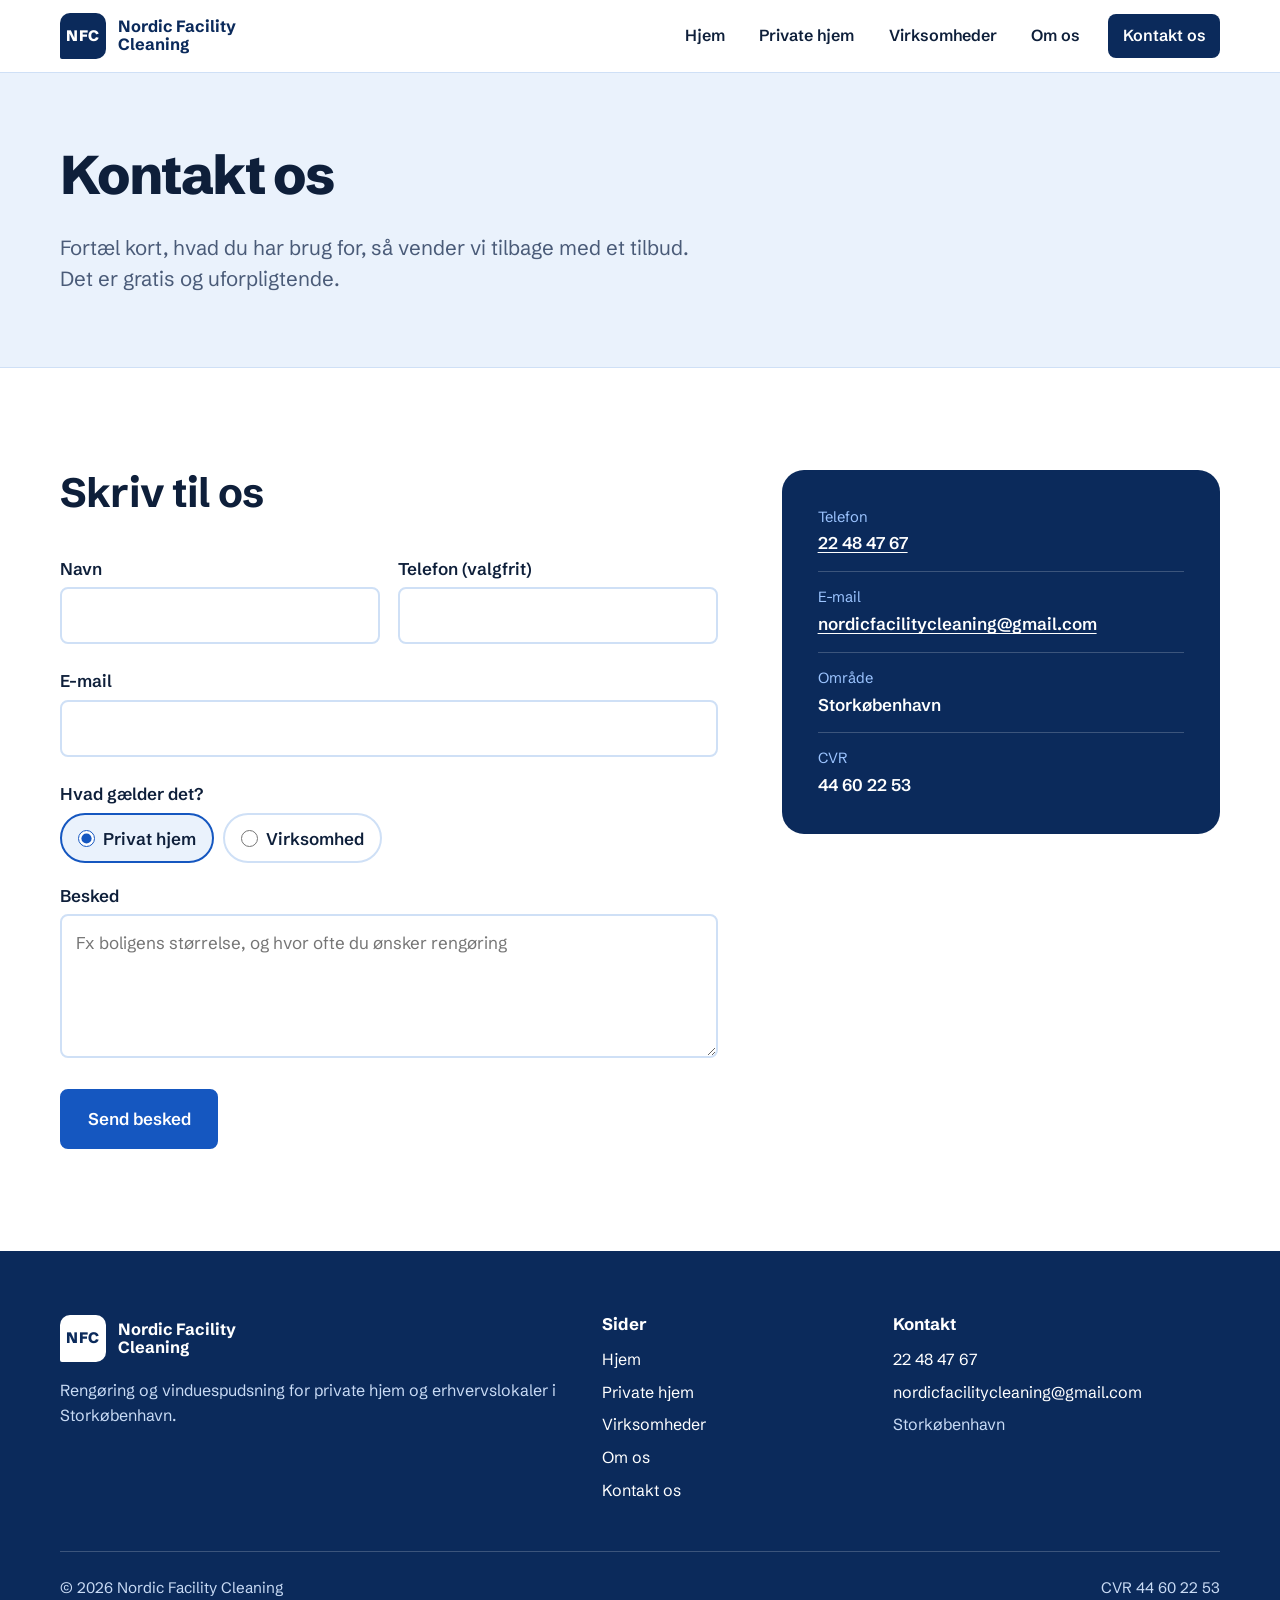
==== kontakt.html @ 8ce250a9 "Add files via upload" ====
<!DOCTYPE html>
<html lang="da">
<head>
  <meta charset="utf-8">
  <meta name="viewport" content="width=device-width, initial-scale=1">
  <title>Kontakt os – Nordic Facility Cleaning</title>
  <meta name="description" content="Kontakt Nordic Facility Cleaning på telefon 22 48 47 67 og få et uforpligtende tilbud på rengøring af dit hjem eller jeres virksomhed i Storkøbenhavn.">

  <!-- Skrifttype: Schibsted Grotesk (Google Fonts) -->
  <link rel="preconnect" href="https://fonts.googleapis.com">
  <link rel="preconnect" href="https://fonts.gstatic.com" crossorigin>
  <link href="https://fonts.googleapis.com/css2?family=Schibsted+Grotesk:wght@400;600;700;800&display=swap" rel="stylesheet">

  <link rel="stylesheet" href="css/style.css">
</head>
<body>
  <a class="skip-link" href="#indhold">Spring til indhold</a>

  <!-- ===== Header og navigation (ens på alle sider) ===== -->
  <header class="site-header">
    <div class="wrap site-header__inner">
      <a class="logo" href="index.html" aria-label="Nordic Facility Cleaning – til forsiden">
        <span class="logo__mark" aria-hidden="true">NFC</span>
        <span class="logo__name">Nordic Facility<br>Cleaning</span>
      </a>

      <button class="nav-toggle" type="button" aria-expanded="false" aria-controls="hovedmenu">
        <span class="nav-toggle__bars" aria-hidden="true"></span>
        Menu
      </button>

      <nav class="nav" id="hovedmenu" aria-label="Hovedmenu">
        <ul>
          <li><a href="index.html">Hjem</a></li>
          <li><a href="privat-hjem.html">Private hjem</a></li>
          <li><a href="virksomheder.html">Virksomheder</a></li>
          <li><a href="om-os.html">Om os</a></li>
          <li><a href="kontakt.html" class="nav__cta" aria-current="page">Kontakt os</a></li>
        </ul>
      </nav>
    </div>
  </header>

  <main id="indhold">
    <section class="page-head">
      <div class="wrap">
        <h1>Kontakt os</h1>
        <p class="lead">Fortæl kort, hvad du har brug for, så vender vi tilbage med et tilbud. Det er gratis og uforpligtende.</p>
      </div>
    </section>

    <section class="section">
      <div class="wrap contact">

        <!-- ===== Formular (åbner brugerens mailprogram – se js/script.js) ===== -->
        <form class="form" id="kontaktformular" novalidate>
          <h2>Skriv til os</h2>

          <div class="form__row">
            <div class="field">
              <label for="navn">Navn</label>
              <input type="text" id="navn" name="navn" autocomplete="name" aria-describedby="navn-fejl" required>
              <span class="field__error" id="navn-fejl" aria-live="polite"></span>
            </div>
            <div class="field">
              <label for="telefon">Telefon (valgfrit)</label>
              <input type="tel" id="telefon" name="telefon" autocomplete="tel">
            </div>
          </div>

          <div class="field">
            <label for="email">E-mail</label>
            <input type="email" id="email" name="email" autocomplete="email" aria-describedby="email-fejl" required>
            <span class="field__error" id="email-fejl" aria-live="polite"></span>
          </div>

          <fieldset class="field">
            <legend>Hvad gælder det?</legend>
            <div class="choice">
              <label><input type="radio" name="type" value="Privat hjem" checked> Privat hjem</label>
              <label><input type="radio" name="type" value="Virksomhed"> Virksomhed</label>
            </div>
          </fieldset>

          <div class="field">
            <label for="besked">Besked</label>
            <textarea id="besked" name="besked" aria-describedby="besked-fejl" placeholder="Fx boligens størrelse, og hvor ofte du ønsker rengøring" required></textarea>
            <span class="field__error" id="besked-fejl" aria-live="polite"></span>
          </div>

          <div>
            <button class="btn" type="submit">Send besked</button>
          </div>
          <p class="form__status" role="status"></p>
        </form>

        <!-- ===== Kontaktoplysninger ===== -->
        <dl class="facts contact-info">
          <div>
            <dt>Telefon</dt>
            <dd><a href="tel:+4522484767">22 48 47 67</a></dd>
          </div>
          <div>
            <dt>E-mail</dt>
            <dd><a href="mailto:nordicfacilitycleaning@gmail.com">nordicfacilitycleaning@gmail.com</a></dd>
          </div>
          <div>
            <dt>Område</dt>
            <dd>Storkøbenhavn</dd>
          </div>
          <div>
            <dt>CVR</dt>
            <dd>44 60 22 53</dd>
          </div>
        </dl>
      </div>
    </section>
  </main>

  <!-- ===== Footer (ens på alle sider) ===== -->
  <footer class="site-footer">
    <div class="wrap">
      <div class="site-footer__grid">
        <div>
          <a class="logo" href="index.html" aria-label="Nordic Facility Cleaning – til forsiden">
            <span class="logo__mark" aria-hidden="true">NFC</span>
            <span class="logo__name">Nordic Facility<br>Cleaning</span>
          </a>
          <p>Rengøring og vinduespudsning for private hjem og erhvervslokaler i Storkøbenhavn.</p>
        </div>

        <div>
          <h2>Sider</h2>
          <ul>
            <li><a href="index.html">Hjem</a></li>
            <li><a href="privat-hjem.html">Private hjem</a></li>
            <li><a href="virksomheder.html">Virksomheder</a></li>
            <li><a href="om-os.html">Om os</a></li>
            <li><a href="kontakt.html">Kontakt os</a></li>
          </ul>
        </div>

        <div>
          <h2>Kontakt</h2>
          <ul>
            <li><a href="tel:+4522484767">22 48 47 67</a></li>
            <li><a href="mailto:nordicfacilitycleaning@gmail.com">nordicfacilitycleaning@gmail.com</a></li>
            <li>Storkøbenhavn</li>
          </ul>
        </div>
      </div>

      <div class="site-footer__bottom">
        <p>© <span data-year>2026</span> Nordic Facility Cleaning</p>
        <p>CVR 44 60 22 53</p>
      </div>
    </div>
  </footer>

  <script src="js/script.js"></script>
</body>
</html>
---- css/style.css ----
/* ==========================================================================
   Nordic Facility Cleaning (NFC) – fælles stylesheet
   Indhold:
   1. Farver og grundindstillinger
   2. Typografi
   3. Layout-hjælpere og knapper
   4. Header og navigation
   5. Forside-hero (vinduet der bliver pudset)
   6. Sektioner på forsiden
   7. Undersider (sidehoved, ydelser, faner, FAQ)
   8. Kontaktformular
   9. Footer
   10. Mobil og reduceret bevægelse
   ========================================================================== */

/* 1. Farver og grundindstillinger ---------------------------------------- */
:root {
  --navy: #0b2a5b;        /* mørk blå – hero, footer, mørke flader */
  --blue: #1557c0;        /* primær blå – knapper og links */
  --blue-bright: #2f7bea; /* lys blå – fremhævning på mørk baggrund */
  --ice: #eaf2fc;         /* meget lys blå – rolige flader */
  --mist: #cfe0f6;        /* lys blå – streger og kanter */
  --white: #ffffff;
  --ink: #0e1f3a;         /* tekstfarve */
  --muted: #4a5b78;       /* dæmpet tekst */

  --font: "Schibsted Grotesk", "Segoe UI", system-ui, -apple-system, sans-serif;

  --wrap: 1160px;
  --gap: clamp(1.25rem, 3vw, 2.5rem);
  --radius-s: 8px;
  --radius-l: 22px;
}

*,
*::before,
*::after { box-sizing: border-box; }

html { scroll-behavior: smooth; }

body {
  margin: 0;
  font-family: var(--font);
  font-size: 1.0625rem;
  line-height: 1.6;
  color: var(--ink);
  background: var(--white);
  -webkit-font-smoothing: antialiased;
}

img, svg { max-width: 100%; display: block; }

a { color: var(--blue); }

:focus-visible {
  outline: 3px solid var(--blue-bright);
  outline-offset: 3px;
  border-radius: 4px;
}

/* 2. Typografi ------------------------------------------------------------ */
h1, h2, h3 {
  margin: 0 0 0.5em;
  line-height: 1.12;
  letter-spacing: -0.02em;
  font-weight: 700;
  text-wrap: balance;
}

h1 { font-size: clamp(2.3rem, 5.2vw, 4.1rem); font-weight: 800; letter-spacing: -0.035em; }
h2 { font-size: clamp(1.75rem, 3.2vw, 2.6rem); }
h3 { font-size: 1.3rem; letter-spacing: -0.01em; }

p { margin: 0 0 1em; max-width: 62ch; }

.lead { font-size: clamp(1.1rem, 1.6vw, 1.3rem); line-height: 1.5; color: var(--muted); }

/* 3. Layout-hjælpere og knapper ------------------------------------------- */
.wrap {
  width: min(100% - 2.5rem, var(--wrap));
  margin-inline: auto;
}

.section { padding-block: clamp(3.5rem, 8vw, 6.5rem); }
.section--flush-top { padding-top: 0; }
.section--ice + .section--flush-top,
.section--navy + .section--flush-top { padding-top: clamp(2.5rem, 5vw, 4rem); }
.section--ice { background: var(--ice); }
.section--navy { background: var(--navy); color: var(--white); }
.section--navy .lead { color: #c9dbf5; }

.section__head { margin-bottom: clamp(2rem, 4vw, 3.25rem); max-width: 46rem; }

.btn {
  display: inline-block;
  padding: 0.85em 1.5em;
  border: 2px solid var(--blue);
  border-radius: var(--radius-s);
  background: var(--blue);
  color: var(--white);
  font: inherit;
  font-weight: 600;
  text-decoration: none;
  cursor: pointer;
  transition: background-color 0.15s, border-color 0.15s, color 0.15s, transform 0.15s, box-shadow 0.15s;
}
/* Hover: knappen skifter farve, løfter sig og får skygge */
.btn:hover {
  background: var(--navy);
  border-color: var(--navy);
  transform: translateY(-2px);
  box-shadow: 0 10px 20px -8px rgba(11, 42, 91, 0.5);
}
.btn:active { transform: translateY(0); box-shadow: none; }

.btn--light { background: var(--white); border-color: var(--white); color: var(--navy); }
.btn--light:hover { background: var(--ice); border-color: var(--ice); color: var(--navy); }

.btn--ghost { background: transparent; border-color: rgba(255, 255, 255, 0.55); color: var(--white); }
.btn--ghost:hover { background: rgba(255, 255, 255, 0.12); border-color: var(--white); }

.btn-row { display: flex; flex-wrap: wrap; gap: 0.85rem; margin-top: 1.75rem; }

.text-link { font-weight: 600; text-underline-offset: 0.25em; text-decoration-thickness: 1px; }
.text-link:hover,
.path:hover .text-link { text-decoration-thickness: 3px; }
.section--navy .text-link,
.path--business .text-link { color: var(--white); }

.checklist { list-style: none; margin: 0; padding: 0; }
.checklist li {
  position: relative;
  padding-left: 1.9rem;
  margin-bottom: 0.55rem;
}
.checklist li::before {
  content: "";
  position: absolute;
  left: 0.15rem;
  top: 0.38em;
  width: 0.95rem;
  height: 0.5rem;
  border-left: 2.5px solid var(--blue);
  border-bottom: 2.5px solid var(--blue);
  transform: rotate(-45deg);
}
.path--business .checklist li::before { border-color: #9cc4ff; }

/* Synlig markering af tekst, du selv skal udfylde */
.placeholder {
  padding: 1rem 1.25rem;
  border: 2px dashed var(--blue-bright);
  border-radius: var(--radius-s);
  background: var(--ice);
  color: var(--navy);
}

/* 4. Header og navigation -------------------------------------------------- */
.skip-link {
  position: absolute;
  left: 1rem;
  top: -4rem;
  z-index: 100;
  padding: 0.6rem 1rem;
  background: var(--navy);
  color: var(--white);
  border-radius: var(--radius-s);
}
.skip-link:focus { top: 1rem; }

.site-header {
  position: sticky;
  top: 0;
  z-index: 50;
  background: var(--white);
  border-bottom: 1px solid var(--mist);
}

.site-header__inner {
  display: flex;
  align-items: center;
  justify-content: space-between;
  gap: 1.5rem;
  min-height: 4.5rem;
}

.logo {
  display: inline-flex;
  align-items: center;
  gap: 0.7rem;
  color: var(--navy);
  text-decoration: none;
  font-weight: 700;
  line-height: 1.1;
}
.logo__mark {
  display: grid;
  place-items: center;
  width: 2.9rem;
  height: 2.9rem;
  border-radius: 10px 10px 10px 2px;
  background: var(--navy);
  color: var(--white);
  font-weight: 800;
  font-size: 0.95rem;
  letter-spacing: 0.04em;
}
.logo__name { font-size: 1.02rem; }

.nav-toggle {
  display: none;
  align-items: center;
  gap: 0.5rem;
  padding: 0.55rem 0.9rem;
  border: 1px solid var(--mist);
  border-radius: var(--radius-s);
  background: var(--white);
  color: var(--navy);
  font: inherit;
  font-weight: 600;
  cursor: pointer;
}
.nav-toggle__bars,
.nav-toggle__bars::before,
.nav-toggle__bars::after {
  display: block;
  width: 1.15rem;
  height: 2px;
  background: currentColor;
  border-radius: 2px;
}
.nav-toggle__bars { position: relative; }
.nav-toggle__bars::before,
.nav-toggle__bars::after { content: ""; position: absolute; left: 0; }
.nav-toggle__bars::before { top: -6px; }
.nav-toggle__bars::after { top: 6px; }

.nav ul {
  display: flex;
  align-items: center;
  gap: 0.35rem;
  list-style: none;
  margin: 0;
  padding: 0;
}

.nav a {
  display: block;
  padding: 0.55rem 0.9rem;
  border-radius: var(--radius-s);
  color: var(--ink);
  font-weight: 600;
  font-size: 1rem;
  text-decoration: none;
  position: relative;
  transition: background-color 0.15s, color 0.15s, transform 0.15s, box-shadow 0.15s;
}
/* Hover: lys baggrund og en blå streg, der glider ind fra venstre */
.nav a::after {
  content: "";
  position: absolute;
  left: 0.9rem;
  right: 0.9rem;
  bottom: 0.25rem;
  height: 3px;
  border-radius: 2px;
  background: var(--blue);
  transform: scaleX(0);
  transform-origin: left;
  transition: transform 0.2s;
}
.nav a:hover { background: var(--ice); color: var(--blue); }
.nav a:hover::after,
.nav a[aria-current="page"]::after { transform: scaleX(1); }
.nav a[aria-current="page"] { color: var(--blue); }

.nav a.nav__cta { margin-left: 0.5rem; background: var(--blue); color: var(--white); }
.nav a.nav__cta::after { display: none; }
.nav a.nav__cta:hover {
  background: var(--navy);
  color: var(--white);
  transform: translateY(-2px);
  box-shadow: 0 10px 20px -8px rgba(11, 42, 91, 0.5);
}
.nav a.nav__cta[aria-current="page"] { background: var(--navy); color: var(--white); }

/* 5. Forside-hero ---------------------------------------------------------- */
.hero {
  background: var(--navy);
  color: var(--white);
  overflow: hidden;
}

.hero__inner {
  display: grid;
  grid-template-columns: minmax(0, 1.15fr) minmax(0, 0.85fr);
  align-items: center;
  gap: var(--gap);
  padding-block: clamp(3rem, 7vw, 5.5rem);
}

.hero h1 { margin-bottom: 0.45em; }
.hero .lead { color: #c9dbf5; max-width: 34rem; }

/* Vinduet: en dugget rude der bliver trukket ren, når siden åbner */
.window {
  position: relative;
  justify-self: end;
  width: min(100%, 23rem);
  aspect-ratio: 5 / 6;
  border: 14px solid var(--white);
  border-radius: 6px;
  background: #dcecfc;
  box-shadow: 0 30px 60px -25px rgba(0, 0, 0, 0.55);
}
.window::after { /* vindueskarm */
  content: "";
  position: absolute;
  left: -28px;
  right: -28px;
  bottom: -30px;
  height: 16px;
  background: var(--white);
  border-radius: 3px;
}

.window__scene { position: absolute; inset: 0; width: 100%; height: 100%; }

.window__haze {
  position: absolute;
  inset: 0;
  background:
    radial-gradient(circle at 22% 30%, rgba(255, 255, 255, 0.35) 0 9%, transparent 10%),
    radial-gradient(circle at 68% 58%, rgba(255, 255, 255, 0.28) 0 12%, transparent 13%),
    radial-gradient(circle at 40% 82%, rgba(255, 255, 255, 0.3) 0 7%, transparent 8%),
    rgba(124, 150, 186, 0.88);
  clip-path: inset(0 0 0 0);
  animation: wipe-haze 1.5s 0.5s cubic-bezier(0.6, 0, 0.3, 1) forwards;
}

.window__blade {
  position: absolute;
  top: -4px;
  bottom: -4px;
  left: 0;
  width: 9px;
  margin-left: -4px;
  background: var(--navy);
  border-radius: 4px;
  box-shadow: 0 0 0 2px rgba(255, 255, 255, 0.7);
  opacity: 0;
  animation: wipe-blade 1.5s 0.5s cubic-bezier(0.6, 0, 0.3, 1) forwards;
}

.window__bars::before,
.window__bars::after {
  content: "";
  position: absolute;
  background: var(--white);
}
.window__bars::before { left: 50%; top: 0; bottom: 0; width: 10px; margin-left: -5px; }
.window__bars::after { top: 42%; left: 0; right: 0; height: 10px; }

@keyframes wipe-haze {
  to { clip-path: inset(0 0 0 100%); }
}
@keyframes wipe-blade {
  0% { left: 0; opacity: 1; }
  92% { left: 100%; opacity: 1; }
  100% { left: 100%; opacity: 0; }
}

/* 6. Sektioner på forsiden -------------------------------------------------- */

/* To veje ind: privat hjem (størst) og virksomheder */
.paths {
  display: grid;
  grid-template-columns: minmax(0, 7fr) minmax(0, 5fr);
  gap: 1.25rem;
}

.path {
  position: relative;
  display: flex;
  flex-direction: column;
  padding: clamp(1.75rem, 4vw, 3rem);
  border-radius: var(--radius-l);
  transition: transform 0.2s, box-shadow 0.2s;
}
/* Hover: hele boksen løfter sig, og hele boksen er et link */
.path:hover { transform: translateY(-4px); box-shadow: 0 22px 40px -22px rgba(11, 42, 91, 0.55); }
.path .text-link::after { content: ""; position: absolute; inset: 0; border-radius: var(--radius-l); }
.path h2 { font-size: clamp(1.6rem, 2.6vw, 2.2rem); }
.path .checklist { margin-block: 0.75rem 1.75rem; }
.path .text-link { margin-top: auto; align-self: flex-start; }

.path--private { background: var(--ice); }
.path--business { background: var(--blue); color: var(--white); }

/* Tre løfter på mørk baggrund */
.promises {
  display: grid;
  grid-template-columns: repeat(3, minmax(0, 1fr));
  gap: var(--gap);
}
.promise { padding-top: 1.5rem; border-top: 2px solid rgba(255, 255, 255, 0.28); }
.promise svg { width: 2.4rem; height: 2.4rem; margin-bottom: 1.1rem; color: #9cc4ff; }
.promise p { color: #c9dbf5; margin-bottom: 0; }

/* Forløb i tre trin (en rigtig rækkefølge, derfor nummereret) */
.steps {
  display: grid;
  grid-template-columns: repeat(3, minmax(0, 1fr));
  gap: var(--gap);
  list-style: none;
  margin: 0;
  padding: 0;
  counter-reset: step;
}
.steps li { counter-increment: step; }
.steps li::before {
  content: counter(step);
  display: grid;
  place-items: center;
  width: 3rem;
  height: 3rem;
  margin-bottom: 1.1rem;
  border-radius: 50%;
  background: var(--blue);
  color: var(--white);
  font-weight: 800;
  font-size: 1.2rem;
}
.steps p { color: var(--muted); margin-bottom: 0; }

/* Afsluttende opfordring */
.cta {
  display: flex;
  flex-wrap: wrap;
  align-items: center;
  justify-content: space-between;
  gap: 1.5rem 3rem;
  padding: clamp(2rem, 5vw, 3.5rem);
  border-radius: var(--radius-l);
  background: var(--navy);
  color: var(--white);
}
.cta h2 { margin-bottom: 0.3em; }
.cta p { margin: 0; color: #c9dbf5; }

/* 7. Undersider -------------------------------------------------------------- */
.page-head {
  background: var(--ice);
  border-bottom: 1px solid var(--mist);
  padding-block: clamp(2.75rem, 6vw, 4.5rem);
}
.page-head h1 { font-size: clamp(2.1rem, 4.4vw, 3.4rem); max-width: 18ch; }
.page-head .lead { max-width: 40rem; margin-bottom: 0; }

/* Ydelser som rækker: navn til venstre, forklaring til højre */
.service-list { margin: 0; border-top: 2px solid var(--navy); }
.service-list > div {
  display: grid;
  grid-template-columns: minmax(0, 1fr) minmax(0, 2fr);
  gap: 0.5rem var(--gap);
  padding-block: 1.6rem;
  border-bottom: 1px solid var(--mist);
}
.service-list dt { font-size: 1.3rem; font-weight: 700; letter-spacing: -0.01em; }
.service-list dd { margin: 0; color: var(--muted); max-width: 58ch; }

/* Faner: hvad vi gør i hvert rum */
.tabs__list {
  display: flex;
  flex-wrap: wrap;
  gap: 0.5rem;
  margin-bottom: 1.5rem;
}
.tabs__tab {
  padding: 0.65em 1.15em;
  border: 2px solid var(--mist);
  border-radius: 999px;
  background: var(--white);
  color: var(--navy);
  font: inherit;
  font-weight: 600;
  cursor: pointer;
  transition: background-color 0.15s, border-color 0.15s, color 0.15s;
}
.tabs__tab:hover { border-color: var(--blue); background: var(--ice); }
.tabs__tab[aria-selected="true"]:hover { background: var(--blue); border-color: var(--blue); }
.tabs__tab[aria-selected="true"] { background: var(--navy); border-color: var(--navy); color: var(--white); }

.tabs__panel {
  padding: clamp(1.5rem, 3vw, 2.25rem);
  border-radius: var(--radius-l);
  background: var(--white);
}
.tabs__panel[hidden] { display: none; }
.tabs__panel .checklist { columns: 2; column-gap: var(--gap); }
.tabs__panel .checklist li { break-inside: avoid; }

/* Brancher på erhvervssiden */
.sectors {
  display: grid;
  grid-template-columns: repeat(2, minmax(0, 1fr));
  gap: 1.25rem;
}
.sector {
  padding: clamp(1.5rem, 3vw, 2.25rem);
  border: 1px solid var(--mist);
  border-radius: var(--radius-l);
  background: var(--white);
  transition: transform 0.2s, box-shadow 0.2s, border-color 0.2s;
}
/* Hover: blå kant og let løft */
.sector:hover { transform: translateY(-3px); border-color: var(--blue); box-shadow: 0 18px 34px -22px rgba(11, 42, 91, 0.5); }
.sector svg { width: 2.4rem; height: 2.4rem; margin-bottom: 1rem; color: var(--blue); }
.sector p { color: var(--muted); }
.sector .checklist { font-size: 1rem; }
.sector--other { grid-column: 1 / -1; background: var(--ice); border-color: var(--ice); }

/* Tre punkter i lys udgave (erhverv, om os) */
.points {
  display: grid;
  grid-template-columns: repeat(3, minmax(0, 1fr));
  gap: var(--gap);
}
.point { padding-top: 1.25rem; border-top: 2px solid var(--navy); }
.point p { color: var(--muted); margin-bottom: 0; }

/* Ofte stillede spørgsmål */
.faq { max-width: 50rem; border-top: 2px solid var(--navy); }
.faq details { border-bottom: 1px solid var(--mist); }
.faq summary {
  display: flex;
  justify-content: space-between;
  align-items: center;
  gap: 1rem;
  padding-block: 1.2rem;
  font-size: 1.15rem;
  font-weight: 700;
  cursor: pointer;
  list-style: none;
}
.faq summary { transition: color 0.15s; }
.faq summary:hover { color: var(--blue); }
.faq summary::-webkit-details-marker { display: none; }
.faq summary::after {
  content: "+";
  flex: none;
  font-size: 1.6rem;
  font-weight: 400;
  line-height: 1;
  color: var(--blue);
}
.faq details[open] summary::after { content: "–"; }
.faq details p { color: var(--muted); padding-bottom: 1.2rem; margin: 0; }

/* Om os: tekst og faktaboks side om side */
.about,
.split {
  display: grid;
  grid-template-columns: minmax(0, 3fr) minmax(0, 2fr);
  gap: clamp(2rem, 5vw, 4.5rem);
  align-items: start;
}
.facts {
  margin: 0;
  padding: clamp(1.5rem, 3vw, 2.25rem);
  border-radius: var(--radius-l);
  background: var(--navy);
  color: var(--white);
}
.facts div { padding-block: 0.9rem; border-bottom: 1px solid rgba(255, 255, 255, 0.2); }
.facts div:first-child { padding-top: 0; }
.facts div:last-child { padding-bottom: 0; border-bottom: 0; }
.facts dt { font-size: 0.92rem; color: #9cc4ff; }
.facts dd { margin: 0; font-weight: 600; }

/* 8. Kontaktformular ---------------------------------------------------------- */
.contact {
  display: grid;
  grid-template-columns: minmax(0, 3fr) minmax(0, 2fr);
  gap: clamp(2rem, 5vw, 4.5rem);
  align-items: start;
}

.form { display: grid; gap: 1.15rem; }
.form__row { display: grid; grid-template-columns: repeat(2, minmax(0, 1fr)); gap: 1.15rem; }

.field label,
.field legend {
  display: block;
  margin-bottom: 0.35rem;
  padding: 0;
  font-weight: 600;
}
.field input[type="text"],
.field input[type="email"],
.field input[type="tel"],
.field textarea {
  width: 100%;
  padding: 0.8rem 0.9rem;
  border: 2px solid var(--mist);
  border-radius: var(--radius-s);
  background: var(--white);
  color: var(--ink);
  font: inherit;
}
.field input:hover,
.field textarea:hover { border-color: #9dbfe9; }
.field input:focus,
.field textarea:focus { border-color: var(--blue); outline: none; box-shadow: 0 0 0 3px rgba(47, 123, 234, 0.25); }
.field textarea { min-height: 9rem; resize: vertical; }
.field [aria-invalid="true"] { border-color: #c0392b; }
.field__error { display: block; margin-top: 0.3rem; color: #a02718; font-size: 0.95rem; }

fieldset.field { margin: 0; padding: 0; border: 0; }
.choice { display: flex; flex-wrap: wrap; gap: 0.6rem; }
.choice label {
  display: inline-flex;
  align-items: center;
  gap: 0.5rem;
  margin: 0;
  padding: 0.6rem 1rem;
  border: 2px solid var(--mist);
  border-radius: 999px;
  font-weight: 600;
  cursor: pointer;
}
.choice input { accent-color: var(--blue); width: 1.05rem; height: 1.05rem; margin: 0; }
.choice label:has(input:checked) { border-color: var(--blue); background: var(--ice); }

.form__status { margin: 0; font-weight: 600; color: var(--navy); }
.form__status:empty { display: none; }

.contact-info a { color: var(--white); text-underline-offset: 0.2em; }

/* 9. Footer ------------------------------------------------------------------- */
.site-footer {
  background: var(--navy);
  color: #c9dbf5;
  padding-block: clamp(2.5rem, 5vw, 4rem) 1.5rem;
  font-size: 1rem;
}
.site-footer a { color: var(--white); text-decoration: none; }
.site-footer a:hover { text-decoration: underline; text-underline-offset: 0.2em; }

.site-footer__grid {
  display: grid;
  grid-template-columns: minmax(0, 2fr) minmax(0, 1fr) minmax(0, 1.3fr);
  gap: var(--gap);
  padding-bottom: 2.5rem;
}
.site-footer .logo { color: var(--white); margin-bottom: 1rem; }
.site-footer .logo__mark { background: var(--white); color: var(--navy); }
.site-footer h2 { font-size: 1.05rem; letter-spacing: 0; color: var(--white); margin-bottom: 0.8rem; }
.site-footer ul { list-style: none; margin: 0; padding: 0; }
.site-footer li { margin-bottom: 0.45rem; }
.site-footer__bottom {
  display: flex;
  flex-wrap: wrap;
  justify-content: space-between;
  gap: 0.5rem 2rem;
  padding-top: 1.5rem;
  border-top: 1px solid rgba(255, 255, 255, 0.2);
  font-size: 0.95rem;
}
.site-footer__bottom p { margin: 0; max-width: none; }

/* 10. Mobil og reduceret bevægelse --------------------------------------------- */
@media (max-width: 900px) {
  .nav-toggle { display: inline-flex; }

  .nav {
    display: none;
    position: absolute;
    left: 0;
    right: 0;
    top: 100%;
    padding: 0.75rem 1.25rem 1.25rem;
    background: var(--white);
    border-bottom: 1px solid var(--mist);
    box-shadow: 0 18px 30px -18px rgba(11, 42, 91, 0.35);
  }
  .nav.is-open { display: block; }
  .nav ul { flex-direction: column; align-items: stretch; gap: 0.15rem; }
  .nav a { padding: 0.85rem 0.75rem; font-size: 1.1rem; }
  .nav a::after { display: none; }
  .nav a[aria-current="page"] { box-shadow: inset 3px 0 0 var(--blue); }
  .nav a.nav__cta { margin: 0.5rem 0 0; text-align: center; }

  .hero__inner,
  .paths,
  .about,
  .split,
  .contact { grid-template-columns: minmax(0, 1fr); }

  .window { justify-self: start; width: min(78%, 19rem); margin-bottom: 2rem; }

  .promises,
  .steps,
  .points { grid-template-columns: minmax(0, 1fr); gap: 2rem; }

  .site-footer__grid { grid-template-columns: minmax(0, 1fr); }
}

@media (max-width: 640px) {
  .logo__name { font-size: 0.95rem; }
  .sectors,
  .form__row { grid-template-columns: minmax(0, 1fr); }
  .service-list > div { grid-template-columns: minmax(0, 1fr); }
  .tabs__panel .checklist { columns: 1; }
  .btn-row .btn { flex: 1 1 100%; text-align: center; }
}

@media (prefers-reduced-motion: reduce) {
  html { scroll-behavior: auto; }
  .window__haze,
  .window__blade { animation: none; display: none; }
  .btn, .nav a, .nav a::after, .tabs__tab, .path, .sector { transition: none; }
  .btn:hover, .nav a.nav__cta:hover, .path:hover, .sector:hover { transform: none; }
}
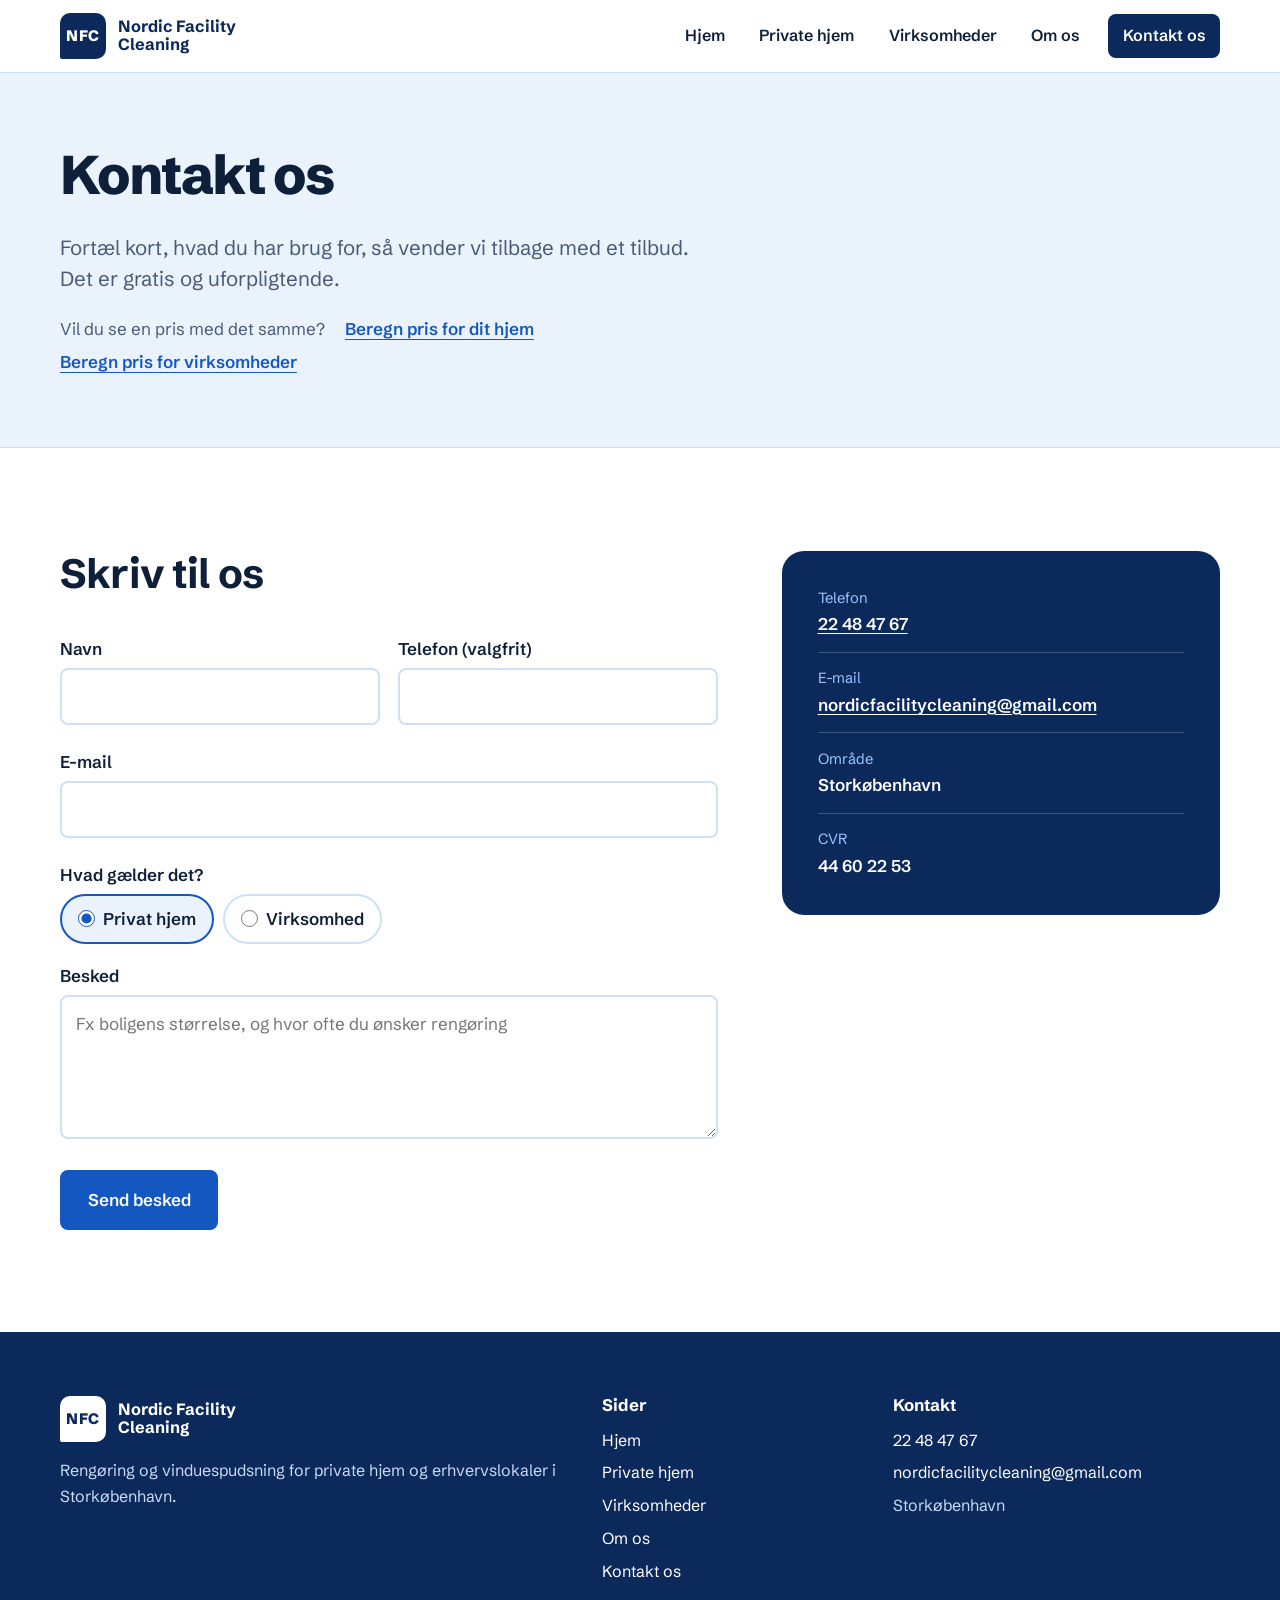
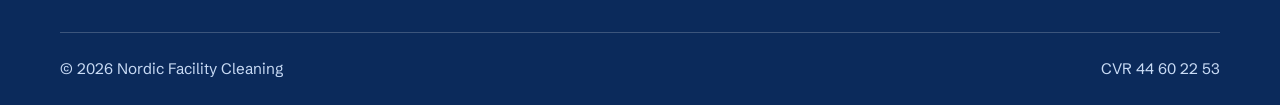
==== commit ac23cbde: "Add files via upload" ====
--- a/kontakt.html
+++ b/kontakt.html
@@ -46,6 +46,9 @@
       <div class="wrap">
         <h1>Kontakt os</h1>
         <p class="lead">Fortæl kort, hvad du har brug for, så vender vi tilbage med et tilbud. Det er gratis og uforpligtende.</p>
+        <p class="page-head__links">Vil du se en pris med det samme?
+          <a class="text-link" href="pris-privat.html">Beregn pris for dit hjem</a>
+          <a class="text-link" href="pris-erhverv.html">Beregn pris for virksomheder</a></p>
       </div>
     </section>
 
--- a/css/style.css
+++ b/css/style.css
@@ -668,6 +668,137 @@
   font-size: 0.95rem;
 }
 .site-footer__bottom p { margin: 0; max-width: none; }
+
+/* 9b. Prisberegner ----------------------------------------------------------- */
+.page-head--compact { padding-block: clamp(2rem, 4vw, 3rem); }
+.page-head__links { display: flex; flex-wrap: wrap; align-items: baseline; gap: 0.4rem 1.25rem; margin: 1.25rem 0 0; color: var(--muted); }
+.section--quote { padding-top: clamp(2rem, 4vw, 3rem); }
+
+.btn--ghost-dark { background: transparent; border-color: var(--mist); color: var(--navy); }
+.btn--ghost-dark:hover { background: var(--ice); border-color: var(--blue); color: var(--navy); box-shadow: none; }
+
+.quote {
+  display: grid;
+  grid-template-columns: minmax(0, 1fr) minmax(0, 2fr);
+  gap: clamp(1.5rem, 4vw, 3.5rem);
+  align-items: start;
+}
+.quote__side { position: sticky; top: 6rem; display: grid; gap: 1rem; }
+
+.quote__estimate {
+  padding: 1.5rem;
+  border-radius: var(--radius-l);
+  background: var(--navy);
+  color: var(--white);
+}
+.quote__progress { margin: 0 0 1rem; font-size: 0.95rem; font-weight: 600; color: #9cc4ff; }
+.quote__label { margin: 0; font-size: 0.95rem; color: #c9dbf5; }
+.quote__price { margin: 0.15rem 0 0.75rem; font-size: clamp(1.6rem, 2.6vw, 2rem); font-weight: 800; letter-spacing: -0.02em; line-height: 1.15; }
+.quote__note { margin: 0; font-size: 0.9rem; line-height: 1.45; color: #c9dbf5; }
+
+.quote__left { padding: 1.25rem 1.5rem; border: 1px solid var(--mist); border-radius: var(--radius-l); }
+.quote__left-title { margin: 0 0 0.5rem; font-weight: 700; color: var(--navy); }
+.quote__left-list { margin: 0; padding-left: 1.2rem; color: var(--muted); font-size: 0.97rem; }
+.quote__left-list li { margin-bottom: 0.25rem; }
+
+.quote__form { min-width: 0; }
+.quote__title { font-size: clamp(1.5rem, 2.6vw, 2rem); margin-bottom: 0.3em; }
+.quote__title:focus { outline: none; }
+.quote__intro { color: var(--muted); margin-bottom: 1.5rem; }
+
+.quote__field { margin: 0 0 1.75rem; padding: 0; border: 0; min-width: 0; }
+.quote__field > label,
+.quote__field > legend { display: block; margin-bottom: 0.6rem; padding: 0; font-weight: 700; font-size: 1.05rem; color: var(--navy); }
+.quote__req { margin-left: 0.4rem; font-size: 0.85rem; font-weight: 600; color: var(--muted); }
+.quote__help { margin: -0.3rem 0 0.75rem; font-size: 0.95rem; color: var(--muted); }
+
+.quote__opts { display: grid; grid-template-columns: repeat(auto-fill, minmax(11.5rem, 1fr)); gap: 0.6rem; }
+.quote__opt {
+  display: flex;
+  flex-direction: column;
+  align-items: flex-start;
+  gap: 0.2rem;
+  min-height: 4.25rem;
+  padding: 0.8rem 1rem;
+  border: 2px solid var(--mist);
+  border-radius: var(--radius-s);
+  background: var(--white);
+  color: var(--ink);
+  font: inherit;
+  text-align: left;
+  cursor: pointer;
+  transition: border-color 0.15s, background-color 0.15s;
+}
+.quote__opt:hover { border-color: #9dbfe9; background: #f6f9fe; }
+.quote__opt[aria-pressed="true"] { border-color: var(--blue); background: var(--ice); }
+.quote__opt-label { font-weight: 700; line-height: 1.25; }
+.quote__opt-delta { font-size: 0.88rem; font-weight: 600; color: var(--muted); }
+.quote__opt[aria-pressed="true"] .quote__opt-delta { color: var(--blue); }
+
+.quote__field input[type="text"],
+.quote__field input[type="email"],
+.quote__field input[type="tel"],
+.quote__field input[type="date"],
+.quote__field input[type="number"],
+.quote__field select,
+.quote__field textarea {
+  width: 100%;
+  padding: 0.8rem 0.9rem;
+  border: 2px solid var(--mist);
+  border-radius: var(--radius-s);
+  background: var(--white);
+  color: var(--ink);
+  font: inherit;
+}
+.quote__field textarea { min-height: 7rem; resize: vertical; }
+.quote__field input:focus,
+.quote__field select:focus,
+.quote__field textarea:focus { border-color: var(--blue); outline: none; box-shadow: 0 0 0 3px rgba(47, 123, 234, 0.25); }
+.quote__field--short { max-width: 16rem; }
+
+.quote__range { display: flex; align-items: center; gap: 1rem; }
+.quote__range input { flex: 1; accent-color: var(--blue); height: 2rem; }
+.quote__range output { min-width: 5.5rem; padding: 0.45rem 0.7rem; border-radius: var(--radius-s); background: var(--ice); font-weight: 700; text-align: center; color: var(--navy); }
+
+.quote__stepper { display: flex; align-items: stretch; }
+.quote__stepper input { text-align: center; border-radius: 0 !important; border-left: 0 !important; border-right: 0 !important; -moz-appearance: textfield; }
+.quote__stepper input::-webkit-inner-spin-button,
+.quote__stepper input::-webkit-outer-spin-button { -webkit-appearance: none; margin: 0; }
+.quote__stepper button {
+  flex: none;
+  width: 3rem;
+  border: 2px solid var(--mist);
+  background: var(--ice);
+  color: var(--navy);
+  font: inherit;
+  font-size: 1.3rem;
+  font-weight: 700;
+  cursor: pointer;
+}
+.quote__stepper button:first-child { border-radius: var(--radius-s) 0 0 var(--radius-s); }
+.quote__stepper button:last-child { border-radius: 0 var(--radius-s) var(--radius-s) 0; }
+.quote__stepper button:hover { background: var(--mist); }
+
+.quote__error { margin: 0 0 1rem; font-weight: 600; color: #a02718; }
+.quote__error:empty { display: none; }
+.quote__nav { display: flex; justify-content: space-between; gap: 1rem; padding-top: 1.25rem; border-top: 1px solid var(--mist); }
+.quote__nav .quote__next { margin-left: auto; }
+.quote__nav[hidden], .quote__back[hidden] { display: none; }
+
+@media (max-width: 900px) {
+  .quote { grid-template-columns: minmax(0, 1fr); }
+  .quote__side { position: sticky; top: 4.5rem; z-index: 5; gap: 0; }
+  .quote__estimate { display: grid; grid-template-columns: 1fr auto; align-items: center; gap: 0 1rem; padding: 0.9rem 1.1rem; border-radius: var(--radius-s); }
+  .quote__progress { grid-column: 1 / -1; margin-bottom: 0.25rem; font-size: 0.85rem; }
+  .quote__label { font-size: 0.85rem; }
+  .quote__price { grid-row: 2 / 4; grid-column: 2; margin: 0; font-size: 1.25rem; text-align: right; }
+  .quote__note { display: none; }
+  .quote__left { display: none; }
+}
+@media (max-width: 640px) {
+  .quote__opts { grid-template-columns: minmax(0, 1fr) minmax(0, 1fr); }
+  .quote__field--short { max-width: none; }
+}
 
 /* 10. Mobil og reduceret bevægelse --------------------------------------------- */
 @media (max-width: 900px) {
@@ -719,6 +850,6 @@
   html { scroll-behavior: auto; }
   .window__haze,
   .window__blade { animation: none; display: none; }
-  .btn, .nav a, .nav a::after, .tabs__tab, .path, .sector { transition: none; }
+  .btn, .nav a, .nav a::after, .tabs__tab, .path, .sector, .quote__opt { transition: none; }
   .btn:hover, .nav a.nav__cta:hover, .path:hover, .sector:hover { transform: none; }
 }
